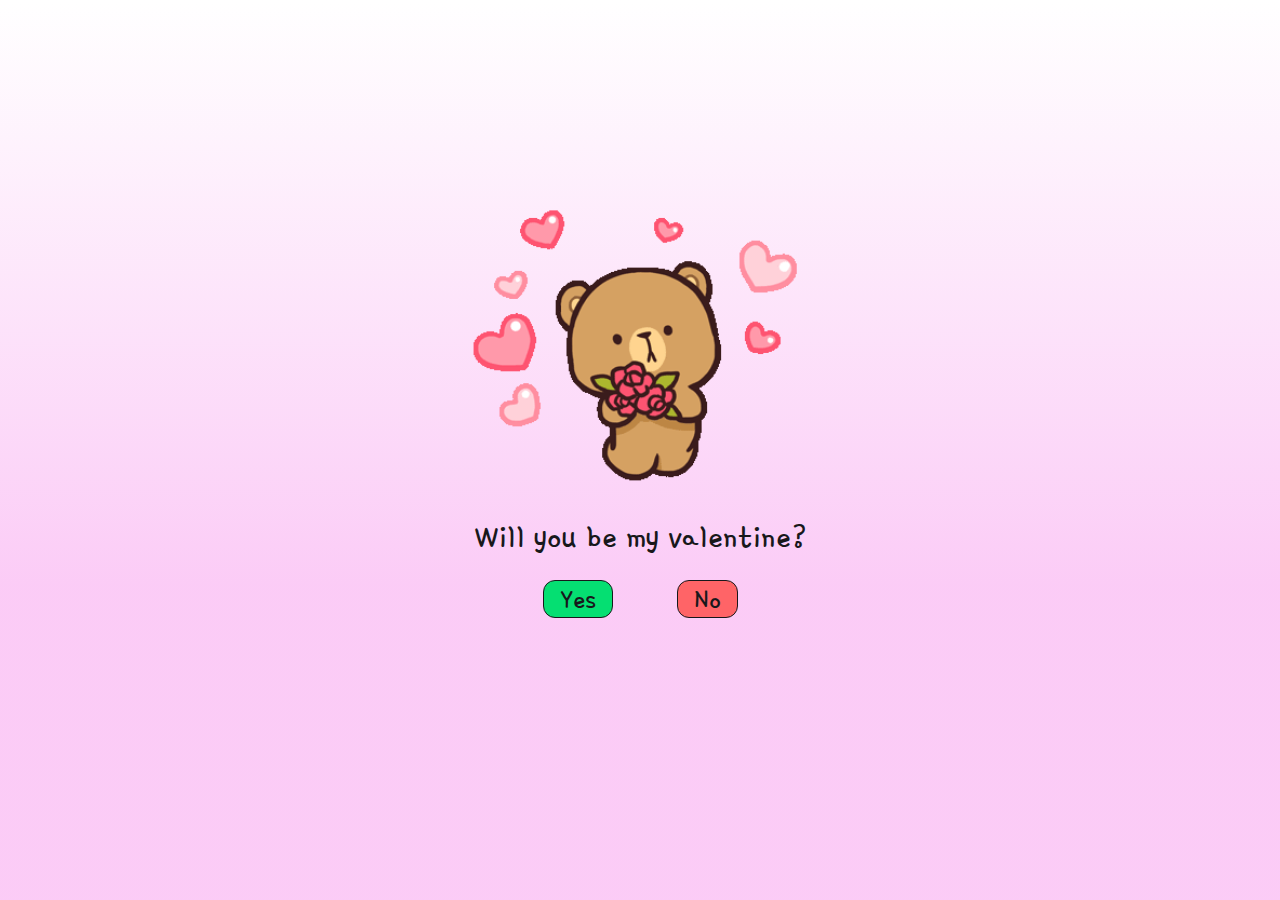
==== index.html @ efdf66db "Add files via upload" ====
<!doctype html>
<html lang="en" data-theme="light">

<head>
  <meta charset="UTF-8" />
  <link rel="icon" type="image/svg+xml" href="./heart.png" /> 
  <meta name="viewport" content="width=device-width, initial-scale=1.0" />
  <title>Will you?</title>
  <style>
    /* Smooth scaling transitions for buttons */
    .big-button,
    .small-button {
      transition: transform 0.3s ease;
    }
  </style>
  <link rel="stylesheet" href="./assets/style-Cu2KKoEu.css">
</head>

<body>
  <div class="flex flex-col h-[90%] justify-center items-center">
    <!-- GIF image element -->
    <div class="flex justify-center items-center">
      <img id="gifImage" class="w-[400px]" src="willyou.gif" alt="Will you gif">
    </div>
    <!-- Text element with an ID for reference -->
    <div class="flex justify-center items-center mt-0 text-4xl">
      <p id="valentineText">Will you be my valentine?</p>
    </div>
    <!-- Button container with initial extra horizontal spacing -->
    <div id="buttonContainer" class="w-full flex text-3xl justify-center items-center space-x-16 mt-6">
      <a href="yay.html" class=""><button id="yesButton" class="yn px-4 bg-green-400 transform scale-100">Yes</button></a>
      <button id="noButton" class="yn px-4 bg-red-400 transform scale-100">No</button>
    </div>
  </div>

  <!-- DaisyUI Modal -->
  <div id="popupModal" class="modal">
    <div class="modal-box">
      <h2 class="text-3xl">No more 'no's hmph : (</h2>
      <div class="modal-action">
        <label for="popupModal" class="btn px-2 text-2xl" id="closeModal">Okay</label>
      </div>
    </div>
  </div>

  <script>
    /******** Button and Modal Control ********/
    const gifImage = document.getElementById('gifImage'); // Reference to the GIF image
    const yesButton = document.getElementById('yesButton');
    const noButton = document.getElementById('noButton');
    const buttonContainer = document.getElementById('buttonContainer');
    const popupModal = document.getElementById('popupModal');
    const closeModalButton = document.getElementById('closeModal');

    let clickCount = 0;
    let noButtonFixed = false; // Flag to check if "No" button has been removed from the flex layout

    // Function to generate a random position for the "No" button that doesn't overlap forbidden elements.
    function getRandomPosition() {
      const margin = 20; // Safe margin from viewport edges
      const viewportWidth = window.innerWidth;
      const viewportHeight = window.innerHeight;
      const buttonWidth = noButton.offsetWidth;
      const buttonHeight = noButton.offsetHeight;

      // Get forbidden rectangles: GIF image, text, and the "Yes" button.
      const imageRect = gifImage.getBoundingClientRect();
      const textRect = document.getElementById('valentineText').getBoundingClientRect();
      const yesButtonRect = yesButton.getBoundingClientRect();

      let randomLeft, randomTop, attempts = 0;
      let candidateRect, valid;

      do {
        randomLeft = margin + Math.floor(Math.random() * (viewportWidth - buttonWidth - 2 * margin + 1));
        randomTop = margin + Math.floor(Math.random() * (viewportHeight - buttonHeight - 2 * margin + 1));
        candidateRect = {
          left: randomLeft,
          right: randomLeft + buttonWidth,
          top: randomTop,
          bottom: randomTop + buttonHeight
        };
        valid = true;
        // Check candidate against each forbidden element.
        const forbiddenRects = [imageRect, textRect, yesButtonRect];
        for (const rect of forbiddenRects) {
          if (
            candidateRect.left < rect.right &&
            candidateRect.right > rect.left &&
            candidateRect.top < rect.bottom &&
            candidateRect.bottom > rect.top
          ) {
            valid = false;
            break;
          }
        }
        attempts++;
      } while (!valid && attempts < 100);

      return { left: randomLeft, top: randomTop };
    }

    noButton.addEventListener('click', function () {
      // On the first click, convert the "No" button to fixed positioning (removing it from the flex container)
      // and remove the extra spacing so that the "Yes" button stays centered.
      if (!noButtonFixed) {
        noButton.style.position = 'fixed';
        noButtonFixed = true;
        buttonContainer.classList.remove('space-x-16');
      }

      // Scale the buttons (up to 4 clicks)
      if (clickCount < 4) {
        clickCount++;
        yesButton.style.transform = `scale(${1 + 0.2 * clickCount})`;
        noButton.style.transform = `scale(${1 - 0.05 * clickCount})`;
      }

      // Set a new random position that doesn't overlap the GIF image, text, or "Yes" button.
      const pos = getRandomPosition();
      noButton.style.left = pos.left + 'px';
      noButton.style.top = pos.top + 'px';

      // After 4 clicks, show the modal and remove the "No" button.
      if (clickCount === 4) {
        popupModal.classList.add('modal-open');
        noButton.remove();

      }
    });

    // Close the modal when "Okay" is clicked.
    closeModalButton.addEventListener('click', function () {
      popupModal.classList.remove('modal-open');
    });
  </script>
</body>

</html>
---- assets/style-Cu2KKoEu.css ----
@import"https://fonts.googleapis.com/css2?family=Gamja+Flower&display=swap";/*! tailwindcss v4.0.6 | MIT License | https://tailwindcss.com */@layer theme{:root,:host{--font-sans:ui-sans-serif,system-ui,sans-serif,"Apple Color Emoji","Segoe UI Emoji","Segoe UI Symbol","Noto Color Emoji";--font-serif:ui-serif,Georgia,Cambria,"Times New Roman",Times,serif;--font-mono:ui-monospace,SFMono-Regular,Menlo,Monaco,Consolas,"Liberation Mono","Courier New",monospace;--color-red-50:oklch(.971 .013 17.38);--color-red-100:oklch(.936 .032 17.717);--color-red-200:oklch(.885 .062 18.334);--color-red-300:oklch(.808 .114 19.571);--color-red-400:oklch(.704 .191 22.216);--color-red-500:oklch(.637 .237 25.331);--color-red-600:oklch(.577 .245 27.325);--color-red-700:oklch(.505 .213 27.518);--color-red-800:oklch(.444 .177 26.899);--color-red-900:oklch(.396 .141 25.723);--color-red-950:oklch(.258 .092 26.042);--color-orange-50:oklch(.98 .016 73.684);--color-orange-100:oklch(.954 .038 75.164);--color-orange-200:oklch(.901 .076 70.697);--color-orange-300:oklch(.837 .128 66.29);--color-orange-400:oklch(.75 .183 55.934);--color-orange-500:oklch(.705 .213 47.604);--color-orange-600:oklch(.646 .222 41.116);--color-orange-700:oklch(.553 .195 38.402);--color-orange-800:oklch(.47 .157 37.304);--color-orange-900:oklch(.408 .123 38.172);--color-orange-950:oklch(.266 .079 36.259);--color-amber-50:oklch(.987 .022 95.277);--color-amber-100:oklch(.962 .059 95.617);--color-amber-200:oklch(.924 .12 95.746);--color-amber-300:oklch(.879 .169 91.605);--color-amber-400:oklch(.828 .189 84.429);--color-amber-500:oklch(.769 .188 70.08);--color-amber-600:oklch(.666 .179 58.318);--color-amber-700:oklch(.555 .163 48.998);--color-amber-800:oklch(.473 .137 46.201);--color-amber-900:oklch(.414 .112 45.904);--color-amber-950:oklch(.279 .077 45.635);--color-yellow-50:oklch(.987 .026 102.212);--color-yellow-100:oklch(.973 .071 103.193);--color-yellow-200:oklch(.945 .129 101.54);--color-yellow-300:oklch(.905 .182 98.111);--color-yellow-400:oklch(.852 .199 91.936);--color-yellow-500:oklch(.795 .184 86.047);--color-yellow-600:oklch(.681 .162 75.834);--color-yellow-700:oklch(.554 .135 66.442);--color-yellow-800:oklch(.476 .114 61.907);--color-yellow-900:oklch(.421 .095 57.708);--color-yellow-950:oklch(.286 .066 53.813);--color-lime-50:oklch(.986 .031 120.757);--color-lime-100:oklch(.967 .067 122.328);--color-lime-200:oklch(.938 .127 124.321);--color-lime-300:oklch(.897 .196 126.665);--color-lime-400:oklch(.841 .238 128.85);--color-lime-500:oklch(.768 .233 130.85);--color-lime-600:oklch(.648 .2 131.684);--color-lime-700:oklch(.532 .157 131.589);--color-lime-800:oklch(.453 .124 130.933);--color-lime-900:oklch(.405 .101 131.063);--color-lime-950:oklch(.274 .072 132.109);--color-green-50:oklch(.982 .018 155.826);--color-green-100:oklch(.962 .044 156.743);--color-green-200:oklch(.925 .084 155.995);--color-green-300:oklch(.871 .15 154.449);--color-green-400:oklch(.792 .209 151.711);--color-green-500:oklch(.723 .219 149.579);--color-green-600:oklch(.627 .194 149.214);--color-green-700:oklch(.527 .154 150.069);--color-green-800:oklch(.448 .119 151.328);--color-green-900:oklch(.393 .095 152.535);--color-green-950:oklch(.266 .065 152.934);--color-emerald-50:oklch(.979 .021 166.113);--color-emerald-100:oklch(.95 .052 163.051);--color-emerald-200:oklch(.905 .093 164.15);--color-emerald-300:oklch(.845 .143 164.978);--color-emerald-400:oklch(.765 .177 163.223);--color-emerald-500:oklch(.696 .17 162.48);--color-emerald-600:oklch(.596 .145 163.225);--color-emerald-700:oklch(.508 .118 165.612);--color-emerald-800:oklch(.432 .095 166.913);--color-emerald-900:oklch(.378 .077 168.94);--color-emerald-950:oklch(.262 .051 172.552);--color-teal-50:oklch(.984 .014 180.72);--color-teal-100:oklch(.953 .051 180.801);--color-teal-200:oklch(.91 .096 180.426);--color-teal-300:oklch(.855 .138 181.071);--color-teal-400:oklch(.777 .152 181.912);--color-teal-500:oklch(.704 .14 182.503);--color-teal-600:oklch(.6 .118 184.704);--color-teal-700:oklch(.511 .096 186.391);--color-teal-800:oklch(.437 .078 188.216);--color-teal-900:oklch(.386 .063 188.416);--color-teal-950:oklch(.277 .046 192.524);--color-cyan-50:oklch(.984 .019 200.873);--color-cyan-100:oklch(.956 .045 203.388);--color-cyan-200:oklch(.917 .08 205.041);--color-cyan-300:oklch(.865 .127 207.078);--color-cyan-400:oklch(.789 .154 211.53);--color-cyan-500:oklch(.715 .143 215.221);--color-cyan-600:oklch(.609 .126 221.723);--color-cyan-700:oklch(.52 .105 223.128);--color-cyan-800:oklch(.45 .085 224.283);--color-cyan-900:oklch(.398 .07 227.392);--color-cyan-950:oklch(.302 .056 229.695);--color-sky-50:oklch(.977 .013 236.62);--color-sky-100:oklch(.951 .026 236.824);--color-sky-200:oklch(.901 .058 230.902);--color-sky-300:oklch(.828 .111 230.318);--color-sky-400:oklch(.746 .16 232.661);--color-sky-500:oklch(.685 .169 237.323);--color-sky-600:oklch(.588 .158 241.966);--color-sky-700:oklch(.5 .134 242.749);--color-sky-800:oklch(.443 .11 240.79);--color-sky-900:oklch(.391 .09 240.876);--color-sky-950:oklch(.293 .066 243.157);--color-blue-50:oklch(.97 .014 254.604);--color-blue-100:oklch(.932 .032 255.585);--color-blue-200:oklch(.882 .059 254.128);--color-blue-300:oklch(.809 .105 251.813);--color-blue-400:oklch(.707 .165 254.624);--color-blue-500:oklch(.623 .214 259.815);--color-blue-600:oklch(.546 .245 262.881);--color-blue-700:oklch(.488 .243 264.376);--color-blue-800:oklch(.424 .199 265.638);--color-blue-900:oklch(.379 .146 265.522);--color-blue-950:oklch(.282 .091 267.935);--color-indigo-50:oklch(.962 .018 272.314);--color-indigo-100:oklch(.93 .034 272.788);--color-indigo-200:oklch(.87 .065 274.039);--color-indigo-300:oklch(.785 .115 274.713);--color-indigo-400:oklch(.673 .182 276.935);--color-indigo-500:oklch(.585 .233 277.117);--color-indigo-600:oklch(.511 .262 276.966);--color-indigo-700:oklch(.457 .24 277.023);--color-indigo-800:oklch(.398 .195 277.366);--color-indigo-900:oklch(.359 .144 278.697);--color-indigo-950:oklch(.257 .09 281.288);--color-violet-50:oklch(.969 .016 293.756);--color-violet-100:oklch(.943 .029 294.588);--color-violet-200:oklch(.894 .057 293.283);--color-violet-300:oklch(.811 .111 293.571);--color-violet-400:oklch(.702 .183 293.541);--color-violet-500:oklch(.606 .25 292.717);--color-violet-600:oklch(.541 .281 293.009);--color-violet-700:oklch(.491 .27 292.581);--color-violet-800:oklch(.432 .232 292.759);--color-violet-900:oklch(.38 .189 293.745);--color-violet-950:oklch(.283 .141 291.089);--color-purple-50:oklch(.977 .014 308.299);--color-purple-100:oklch(.946 .033 307.174);--color-purple-200:oklch(.902 .063 306.703);--color-purple-300:oklch(.827 .119 306.383);--color-purple-400:oklch(.714 .203 305.504);--color-purple-500:oklch(.627 .265 303.9);--color-purple-600:oklch(.558 .288 302.321);--color-purple-700:oklch(.496 .265 301.924);--color-purple-800:oklch(.438 .218 303.724);--color-purple-900:oklch(.381 .176 304.987);--color-purple-950:oklch(.291 .149 302.717);--color-fuchsia-50:oklch(.977 .017 320.058);--color-fuchsia-100:oklch(.952 .037 318.852);--color-fuchsia-200:oklch(.903 .076 319.62);--color-fuchsia-300:oklch(.833 .145 321.434);--color-fuchsia-400:oklch(.74 .238 322.16);--color-fuchsia-500:oklch(.667 .295 322.15);--color-fuchsia-600:oklch(.591 .293 322.896);--color-fuchsia-700:oklch(.518 .253 323.949);--color-fuchsia-800:oklch(.452 .211 324.591);--color-fuchsia-900:oklch(.401 .17 325.612);--color-fuchsia-950:oklch(.293 .136 325.661);--color-pink-50:oklch(.971 .014 343.198);--color-pink-100:oklch(.948 .028 342.258);--color-pink-200:oklch(.899 .061 343.231);--color-pink-300:oklch(.823 .12 346.018);--color-pink-400:oklch(.718 .202 349.761);--color-pink-500:oklch(.656 .241 354.308);--color-pink-600:oklch(.592 .249 .584);--color-pink-700:oklch(.525 .223 3.958);--color-pink-800:oklch(.459 .187 3.815);--color-pink-900:oklch(.408 .153 2.432);--color-pink-950:oklch(.284 .109 3.907);--color-rose-50:oklch(.969 .015 12.422);--color-rose-100:oklch(.941 .03 12.58);--color-rose-200:oklch(.892 .058 10.001);--color-rose-300:oklch(.81 .117 11.638);--color-rose-400:oklch(.712 .194 13.428);--color-rose-500:oklch(.645 .246 16.439);--color-rose-600:oklch(.586 .253 17.585);--color-rose-700:oklch(.514 .222 16.935);--color-rose-800:oklch(.455 .188 13.697);--color-rose-900:oklch(.41 .159 10.272);--color-rose-950:oklch(.271 .105 12.094);--color-slate-50:oklch(.984 .003 247.858);--color-slate-100:oklch(.968 .007 247.896);--color-slate-200:oklch(.929 .013 255.508);--color-slate-300:oklch(.869 .022 252.894);--color-slate-400:oklch(.704 .04 256.788);--color-slate-500:oklch(.554 .046 257.417);--color-slate-600:oklch(.446 .043 257.281);--color-slate-700:oklch(.372 .044 257.287);--color-slate-800:oklch(.279 .041 260.031);--color-slate-900:oklch(.208 .042 265.755);--color-slate-950:oklch(.129 .042 264.695);--color-gray-50:oklch(.985 .002 247.839);--color-gray-100:oklch(.967 .003 264.542);--color-gray-200:oklch(.928 .006 264.531);--color-gray-300:oklch(.872 .01 258.338);--color-gray-400:oklch(.707 .022 261.325);--color-gray-500:oklch(.551 .027 264.364);--color-gray-600:oklch(.446 .03 256.802);--color-gray-700:oklch(.373 .034 259.733);--color-gray-800:oklch(.278 .033 256.848);--color-gray-900:oklch(.21 .034 264.665);--color-gray-950:oklch(.13 .028 261.692);--color-zinc-50:oklch(.985 0 0);--color-zinc-100:oklch(.967 .001 286.375);--color-zinc-200:oklch(.92 .004 286.32);--color-zinc-300:oklch(.871 .006 286.286);--color-zinc-400:oklch(.705 .015 286.067);--color-zinc-500:oklch(.552 .016 285.938);--color-zinc-600:oklch(.442 .017 285.786);--color-zinc-700:oklch(.37 .013 285.805);--color-zinc-800:oklch(.274 .006 286.033);--color-zinc-900:oklch(.21 .006 285.885);--color-zinc-950:oklch(.141 .005 285.823);--color-neutral-50:oklch(.985 0 0);--color-neutral-100:oklch(.97 0 0);--color-neutral-200:oklch(.922 0 0);--color-neutral-300:oklch(.87 0 0);--color-neutral-400:oklch(.708 0 0);--color-neutral-500:oklch(.556 0 0);--color-neutral-600:oklch(.439 0 0);--color-neutral-700:oklch(.371 0 0);--color-neutral-800:oklch(.269 0 0);--color-neutral-900:oklch(.205 0 0);--color-neutral-950:oklch(.145 0 0);--color-stone-50:oklch(.985 .001 106.423);--color-stone-100:oklch(.97 .001 106.424);--color-stone-200:oklch(.923 .003 48.717);--color-stone-300:oklch(.869 .005 56.366);--color-stone-400:oklch(.709 .01 56.259);--color-stone-500:oklch(.553 .013 58.071);--color-stone-600:oklch(.444 .011 73.639);--color-stone-700:oklch(.374 .01 67.558);--color-stone-800:oklch(.268 .007 34.298);--color-stone-900:oklch(.216 .006 56.043);--color-stone-950:oklch(.147 .004 49.25);--color-black:#000;--color-white:#fff;--spacing:.25rem;--breakpoint-sm:40rem;--breakpoint-md:48rem;--breakpoint-lg:64rem;--breakpoint-xl:80rem;--breakpoint-2xl:96rem;--container-3xs:16rem;--container-2xs:18rem;--container-xs:20rem;--container-sm:24rem;--container-md:28rem;--container-lg:32rem;--container-xl:36rem;--container-2xl:42rem;--container-3xl:48rem;--container-4xl:56rem;--container-5xl:64rem;--container-6xl:72rem;--container-7xl:80rem;--text-xs:.75rem;--text-xs--line-height:calc(1/.75);--text-sm:.875rem;--text-sm--line-height:calc(1.25/.875);--text-base:1rem;--text-base--line-height: 1.5 ;--text-lg:1.125rem;--text-lg--line-height:calc(1.75/1.125);--text-xl:1.25rem;--text-xl--line-height:calc(1.75/1.25);--text-2xl:1.5rem;--text-2xl--line-height:calc(2/1.5);--text-3xl:1.875rem;--text-3xl--line-height: 1.2 ;--text-4xl:2.25rem;--text-4xl--line-height:calc(2.5/2.25);--text-5xl:3rem;--text-5xl--line-height:1;--text-6xl:3.75rem;--text-6xl--line-height:1;--text-7xl:4.5rem;--text-7xl--line-height:1;--text-8xl:6rem;--text-8xl--line-height:1;--text-9xl:8rem;--text-9xl--line-height:1;--font-weight-thin:100;--font-weight-extralight:200;--font-weight-light:300;--font-weight-normal:400;--font-weight-medium:500;--font-weight-semibold:600;--font-weight-bold:700;--font-weight-extrabold:800;--font-weight-black:900;--tracking-tighter:-.05em;--tracking-tight:-.025em;--tracking-normal:0em;--tracking-wide:.025em;--tracking-wider:.05em;--tracking-widest:.1em;--leading-tight:1.25;--leading-snug:1.375;--leading-normal:1.5;--leading-relaxed:1.625;--leading-loose:2;--radius-xs:.125rem;--radius-sm:.25rem;--radius-md:.375rem;--radius-lg:.5rem;--radius-xl:.75rem;--radius-2xl:1rem;--radius-3xl:1.5rem;--radius-4xl:2rem;--shadow-2xs:0 1px #0000000d;--shadow-xs:0 1px 2px 0 #0000000d;--shadow-sm:0 1px 3px 0 #0000001a,0 1px 2px -1px #0000001a;--shadow-md:0 4px 6px -1px #0000001a,0 2px 4px -2px #0000001a;--shadow-lg:0 10px 15px -3px #0000001a,0 4px 6px -4px #0000001a;--shadow-xl:0 20px 25px -5px #0000001a,0 8px 10px -6px #0000001a;--shadow-2xl:0 25px 50px -12px #00000040;--inset-shadow-2xs:inset 0 1px #0000000d;--inset-shadow-xs:inset 0 1px 1px #0000000d;--inset-shadow-sm:inset 0 2px 4px #0000000d;--drop-shadow-xs:0 1px 1px #0000000d;--drop-shadow-sm:0 1px 2px #00000026;--drop-shadow-md:0 3px 3px #0000001f;--drop-shadow-lg:0 4px 4px #00000026;--drop-shadow-xl:0 9px 7px #0000001a;--drop-shadow-2xl:0 25px 25px #00000026;--ease-in:cubic-bezier(.4,0,1,1);--ease-out:cubic-bezier(0,0,.2,1);--ease-in-out:cubic-bezier(.4,0,.2,1);--animate-spin:spin 1s linear infinite;--animate-ping:ping 1s cubic-bezier(0,0,.2,1)infinite;--animate-pulse:pulse 2s cubic-bezier(.4,0,.6,1)infinite;--animate-bounce:bounce 1s infinite;--blur-xs:4px;--blur-sm:8px;--blur-md:12px;--blur-lg:16px;--blur-xl:24px;--blur-2xl:40px;--blur-3xl:64px;--perspective-dramatic:100px;--perspective-near:300px;--perspective-normal:500px;--perspective-midrange:800px;--perspective-distant:1200px;--aspect-video:16/9;--default-transition-duration:.15s;--default-transition-timing-function:cubic-bezier(.4,0,.2,1);--default-font-family:var(--font-sans);--default-font-feature-settings:var(--font-sans--font-feature-settings);--default-font-variation-settings:var(--font-sans--font-variation-settings);--default-mono-font-family:var(--font-mono);--default-mono-font-feature-settings:var(--font-mono--font-feature-settings);--default-mono-font-variation-settings:var(--font-mono--font-variation-settings)}}@layer base{*,:after,:before,::backdrop{box-sizing:border-box;border:0 solid;margin:0;padding:0}html,:host{-webkit-text-size-adjust:100%;-moz-tab-size:4;tab-size:4;line-height:1.5;font-family:var(--default-font-family,ui-sans-serif,system-ui,sans-serif,"Apple Color Emoji","Segoe UI Emoji","Segoe UI Symbol","Noto Color Emoji");font-feature-settings:var(--default-font-feature-settings,normal);font-variation-settings:var(--default-font-variation-settings,normal);-webkit-tap-highlight-color:transparent}abbr:where([title]){-webkit-text-decoration:underline dotted;text-decoration:underline dotted}a{color:inherit;-webkit-text-decoration:inherit;text-decoration:inherit}b,strong{font-weight:bolder}code,kbd,samp,pre{font-family:var(--default-mono-font-family,ui-monospace,SFMono-Regular,Menlo,Monaco,Consolas,"Liberation Mono","Courier New",monospace);font-feature-settings:var(--default-mono-font-feature-settings,normal);font-variation-settings:var(--default-mono-font-variation-settings,normal);font-size:1em}small{font-size:80%}sub,sup{vertical-align:baseline;font-size:75%;line-height:0;position:relative}sub{bottom:-.25em}sup{top:-.5em}progress{vertical-align:baseline}summary{display:list-item}ol,ul,menu{list-style:none}img,svg,video,canvas,audio,iframe,embed,object{vertical-align:middle;display:block}button,input,select,optgroup,textarea{font:inherit;font-feature-settings:inherit;font-variation-settings:inherit;letter-spacing:inherit;color:inherit;opacity:1;background-color:#0000;border-radius:0}::file-selector-button{font:inherit;font-feature-settings:inherit;font-variation-settings:inherit;letter-spacing:inherit;color:inherit;opacity:1;background-color:#0000;border-radius:0}:where(select:is([multiple],[size])) optgroup{font-weight:bolder}:where(select:is([multiple],[size])) optgroup option{padding-inline-start:20px}::file-selector-button{margin-inline-end:4px}::-webkit-search-decoration{-webkit-appearance:none}::-webkit-date-and-time-value{min-height:1lh;text-align:inherit}::-webkit-datetime-edit{display:inline-flex}::-webkit-datetime-edit-fields-wrapper{padding:0}::-webkit-datetime-edit{padding-block:0}::-webkit-datetime-edit-year-field{padding-block:0}::-webkit-datetime-edit-month-field{padding-block:0}::-webkit-datetime-edit-day-field{padding-block:0}::-webkit-datetime-edit-hour-field{padding-block:0}::-webkit-datetime-edit-minute-field{padding-block:0}::-webkit-datetime-edit-second-field{padding-block:0}::-webkit-datetime-edit-millisecond-field{padding-block:0}::-webkit-datetime-edit-meridiem-field{padding-block:0}::-webkit-inner-spin-button{height:auto}::-webkit-outer-spin-button{height:auto}[hidden]:where(:not([hidden=until-found])){display:none!important}@media (prefers-color-scheme:dark){:root{color-scheme:dark;--color-base-100:oklch(25.33% .016 252.42);--color-base-200:oklch(23.26% .014 253.1);--color-base-300:oklch(21.15% .012 254.09);--color-base-content:oklch(97.807% .029 256.847);--color-primary:oklch(58% .233 277.117);--color-primary-content:oklch(96% .018 272.314);--color-secondary:oklch(65% .241 354.308);--color-secondary-content:oklch(94% .028 342.258);--color-accent:oklch(77% .152 181.912);--color-accent-content:oklch(38% .063 188.416);--color-neutral:oklch(14% .005 285.823);--color-neutral-content:oklch(92% .004 286.32);--color-info:oklch(74% .16 232.661);--color-info-content:oklch(29% .066 243.157);--color-success:oklch(76% .177 163.223);--color-success-content:oklch(37% .077 168.94);--color-warning:oklch(82% .189 84.429);--color-warning-content:oklch(41% .112 45.904);--color-error:oklch(71% .194 13.428);--color-error-content:oklch(27% .105 12.094);--radius-selector:.5rem;--radius-field:.25rem;--radius-box:.5rem;--size-selector:.25rem;--size-field:.25rem;--border:1px;--depth:1;--noise:0}}:root:has(input.theme-controller[value=light]:checked),[data-theme=light]{color-scheme:light;--color-base-100:oklch(100% 0 0);--color-base-200:oklch(98% 0 0);--color-base-300:oklch(95% 0 0);--color-base-content:oklch(21% .006 285.885);--color-primary:oklch(45% .24 277.023);--color-primary-content:oklch(93% .034 272.788);--color-secondary:oklch(65% .241 354.308);--color-secondary-content:oklch(94% .028 342.258);--color-accent:oklch(77% .152 181.912);--color-accent-content:oklch(38% .063 188.416);--color-neutral:oklch(14% .005 285.823);--color-neutral-content:oklch(92% .004 286.32);--color-info:oklch(74% .16 232.661);--color-info-content:oklch(29% .066 243.157);--color-success:oklch(76% .177 163.223);--color-success-content:oklch(37% .077 168.94);--color-warning:oklch(82% .189 84.429);--color-warning-content:oklch(41% .112 45.904);--color-error:oklch(71% .194 13.428);--color-error-content:oklch(27% .105 12.094);--radius-selector:.5rem;--radius-field:.25rem;--radius-box:.5rem;--size-selector:.25rem;--size-field:.25rem;--border:1px;--depth:1;--noise:0}:root:has(input.theme-controller[value=dark]:checked),[data-theme=dark]{color-scheme:dark;--color-base-100:oklch(25.33% .016 252.42);--color-base-200:oklch(23.26% .014 253.1);--color-base-300:oklch(21.15% .012 254.09);--color-base-content:oklch(97.807% .029 256.847);--color-primary:oklch(58% .233 277.117);--color-primary-content:oklch(96% .018 272.314);--color-secondary:oklch(65% .241 354.308);--color-secondary-content:oklch(94% .028 342.258);--color-accent:oklch(77% .152 181.912);--color-accent-content:oklch(38% .063 188.416);--color-neutral:oklch(14% .005 285.823);--color-neutral-content:oklch(92% .004 286.32);--color-info:oklch(74% .16 232.661);--color-info-content:oklch(29% .066 243.157);--color-success:oklch(76% .177 163.223);--color-success-content:oklch(37% .077 168.94);--color-warning:oklch(82% .189 84.429);--color-warning-content:oklch(41% .112 45.904);--color-error:oklch(71% .194 13.428);--color-error-content:oklch(27% .105 12.094);--radius-selector:.5rem;--radius-field:.25rem;--radius-box:.5rem;--size-selector:.25rem;--size-field:.25rem;--border:1px;--depth:1;--noise:0}:where(:root),:root:has(input.theme-controller[value=light]:checked),[data-theme=light]{color-scheme:light;--color-base-100:oklch(100% 0 0);--color-base-200:oklch(98% 0 0);--color-base-300:oklch(95% 0 0);--color-base-content:oklch(21% .006 285.885);--color-primary:oklch(45% .24 277.023);--color-primary-content:oklch(93% .034 272.788);--color-secondary:oklch(65% .241 354.308);--color-secondary-content:oklch(94% .028 342.258);--color-accent:oklch(77% .152 181.912);--color-accent-content:oklch(38% .063 188.416);--color-neutral:oklch(14% .005 285.823);--color-neutral-content:oklch(92% .004 286.32);--color-info:oklch(74% .16 232.661);--color-info-content:oklch(29% .066 243.157);--color-success:oklch(76% .177 163.223);--color-success-content:oklch(37% .077 168.94);--color-warning:oklch(82% .189 84.429);--color-warning-content:oklch(41% .112 45.904);--color-error:oklch(71% .194 13.428);--color-error-content:oklch(27% .105 12.094);--radius-selector:.5rem;--radius-field:.25rem;--radius-box:.5rem;--size-selector:.25rem;--size-field:.25rem;--border:1px;--depth:1;--noise:0}:root{--fx-noise:url("data:image/svg+xml,%3Csvg xmlns='http://www.w3.org/2000/svg'%3E%3Cfilter id='a'%3E%3CfeTurbulence type='fractalNoise' baseFrequency='1.34' numOctaves='4' stitchTiles='stitch'%3E%3C/feTurbulence%3E%3C/filter%3E%3Crect width='100%25' height='100%25' filter='url(%23a)' opacity='0.2'%3E%3C/rect%3E%3C/svg%3E")}.chat{--mask-chat:url("data:image/svg+xml,%3csvg width='13' height='13' xmlns='http://www.w3.org/2000/svg'%3e%3cpath fill='black' d='M0 11.5004C0 13.0004 2 13.0004 2 13.0004H12H13V0.00036329L12.5 0C12.5 0 11.977 2.09572 11.8581 2.50033C11.6075 3.35237 10.9149 4.22374 9 5.50036C6 7.50036 0 10.0004 0 11.5004Z'/%3e%3c/svg%3e")}.tooltip{--mask-tooltip:url("data:image/svg+xml,%3Csvg width='10' height='4' viewBox='0 0 8 4' fill='none' xmlns='http://www.w3.org/2000/svg'%3E%3Cpath d='M0.500009 1C3.5 1 3.00001 4 5.00001 4C7 4 6.5 1 9.5 1C10 1 10 0.499897 10 0H0C-1.99338e-08 0.5 0 1 0.500009 1Z' fill='black'/%3E%3C/svg%3E%0A")}:root,[data-theme]{background-color:var(--0root-bg,var(--color-base-100));color:var(--color-base-content)}*,:after,::backdrop,:before{box-sizing:border-box;border:0 solid;margin:0;padding:0}::file-selector-button{box-sizing:border-box;border:0 solid;margin:0;padding:0}:host,html{line-height:1.5;font-family:var(--default-font-family,ui-sans-serif,system-ui,sans-serif,"Apple Color Emoji","Segoe UI Emoji","Segoe UI Symbol","Noto Color Emoji");webkit-tap-highlight-color:#0000}body{line-height:inherit}hr{height:0;color:inherit;border-top-width:1px}h1,h2,h3,h4,h5,h6{font-size:inherit;font-weight:inherit}a{color:inherit;webkit-text-decoration:inherit;-webkit-text-decoration:inherit;text-decoration:inherit}table{text-indent:0;border-color:inherit;border-collapse:collapse}button,input,optgroup,select,textarea{font:inherit;font-feature-settings:inherit;font-variation-settings:inherit;letter-spacing:inherit;color:inherit;background:0 0}::file-selector-button{font:inherit;font-feature-settings:inherit;font-variation-settings:inherit;letter-spacing:inherit;color:inherit;background:0 0}input:where(:not([type=button],[type=reset],[type=submit])),select,textarea{border-width:1px}button,input:where([type=button],[type=reset],[type=submit]){-webkit-appearance:button;-moz-appearance:button;appearance:button}::file-selector-button{-webkit-appearance:button;-moz-appearance:button;appearance:button}:-moz-focusring{outline:auto}:-moz-ui-invalid{box-shadow:none}::-webkit-search-decoration{webkit-appearance:none}menu,ol,ul{list-style:none}textarea{resize:vertical}::placeholder{opacity:1;color:color-mix(in oklch,currentColor 50%,#0000)}audio,canvas,embed,iframe,img,object,svg,video{vertical-align:middle;display:block}img,video{max-width:100%;height:auto}:where(:root:has(.modal-open,.modal[open],.modal:target,.modal-toggle:checked,.drawer:not(.drawer-open)>.drawer-toggle:checked)){scrollbar-gutter:stable;background-image:linear-gradient(var(--color-base-100),var(--color-base-100));--root-bg:color-mix(in srgb,var(--color-base-100),oklch(0% 0 0) 40%)}@property --radialprogress{syntax: "<percentage>"; inherits: true; initial-value: 0%;}:root:has(.modal-open,.modal[open],.modal:target,.modal-toggle:checked,.drawer:not([class*=drawer-open])>.drawer-toggle:checked){overflow:hidden}:root{scrollbar-color:color-mix(in oklch,currentColor 35%,#0000)#0000}}@layer components;@layer utilities{.btn{cursor:pointer;text-align:center;vertical-align:middle;outline-offset:2px;webkit-user-select:none;-webkit-user-select:none;user-select:none;padding-inline:var(--0btn-p);color:var(--0btn-fg);height:var(--0size);outline-color:var(--0btn-color,var(--color-base-content));background-color:var(--0btn-bg);background-size:auto,calc(var(--noise)*100%);background-image:none,var(--0btn-noise);border-width:var(--border);border-style:solid;border-color:var(--0btn-border);text-shadow:0 .5px oklch(100% 0 0/calc(var(--depth)*.15));box-shadow:0 .5px 0 .5px oklch(100% 0 0/calc(var(--depth)*6%)) inset,var(--0btn-shadow);--size:calc(var(--size-field,.25rem)*10);--btn-bg:var(--0btn-color,var(--color-base-200));--btn-fg:var(--color-base-content);--btn-p:1rem;--btn-border:color-mix(in oklab,var(--0btn-bg),#000 calc(var(--depth)*5%));--btn-shadow:0 3px 2px -2px color-mix(in oklab,var(--0btn-bg)calc(var(--depth)*30%),#0000),0 4px 3px -2px color-mix(in oklab,var(--0btn-bg)calc(var(--depth)*30%),#0000);--btn-noise:var(--0fx-noise);border-start-start-radius:var(--0join-ss,var(--radius-field));border-start-end-radius:var(--0join-se,var(--radius-field));border-end-end-radius:var(--0join-ee,var(--radius-field));border-end-start-radius:var(--0join-es,var(--radius-field));flex-wrap:nowrap;flex-shrink:0;justify-content:center;align-items:center;gap:.375rem;font-size:.875rem;font-weight:600;text-decoration-line:none;transition-property:color,background-color,border-color,box-shadow;transition-duration:.2s;transition-timing-function:cubic-bezier(0,0,.2,1);display:inline-flex}.btn:hover{--btn-bg:color-mix(in oklab,var(--0btn-color,var(--color-base-200)),#000 7%)}.btn.btn-active{--btn-bg:color-mix(in oklab,var(--0btn-color,var(--color-base-200)),#000 7%);--btn-shadow:0 0 0 0 oklch(0% 0 0/0),0 0 0 0 oklch(0% 0 0/0);isolation:isolate}.btn:focus-visible{outline-width:2px;outline-style:solid}.btn:active:not(.btn-active){--btn-bg:color-mix(in oklab,var(--0btn-color,var(--color-base-200)),#000 5%);--btn-border:color-mix(in oklab,var(--0btn-color,var(--color-base-200)),#000 7%);--btn-shadow:0 0 0 0 oklch(0% 0 0/0),0 0 0 0 oklch(0% 0 0/0);translate:0 .5px}.btn:is(:disabled,[disabled],.btn-disabled){pointer-events:none;--btn-border:#0000;--btn-noise:none;--btn-fg:color-mix(in oklch,var(--color-base-content)20%,#0000)}.btn:is(:disabled,[disabled],.btn-disabled):not(.btn-link,.btn-ghost){background-color:color-mix(in oklab,var(--color-base-content)10%,transparent);box-shadow:none}.btn:is(:disabled,[disabled],.btn-disabled):hover{pointer-events:none;background-color:color-mix(in oklab,var(--color-neutral)20%,transparent);--btn-border:#0000;--btn-fg:color-mix(in oklch,var(--color-base-content)20%,#0000)}.btn:is(input[type=checkbox],input[type=radio]){-webkit-appearance:none;-moz-appearance:none;appearance:none}.btn:is(input[type=checkbox],input[type=radio]):after{content:attr(aria-label)}.btn:is(input[type=checkbox],input[type=radio]):checked{--btn-color:var(--color-primary);--btn-bg:var(--color-primary);--btn-fg:var(--color-primary-content);--btn-border:var(--color-primary)}.btn:is(input[type=checkbox],input[type=radio]):checked:focus-visible{outline-color:var(--color-primary)}.btn:is(input[type=checkbox],input[type=radio]):checked:hover{--btn-bg:color-mix(in oklab,var(--color-primary)90%,#000);--btn-border:color-mix(in oklab,var(--color-primary)90%,#000)}.modal{pointer-events:none;visibility:hidden;width:100%;max-width:none;height:100%;max-height:none;color:inherit;transition:transform .3s ease-out,visibility 0s allow-discrete,opacity .1s ease-out;overscroll-behavior:contain;z-index:999;background-color:#0000;place-items:center;margin:0;padding:0;display:grid;position:fixed;top:0;right:0;bottom:0;left:0;overflow:hidden}.modal:not(dialog:not(.modal-open)),.modal::backdrop{opacity:1;transition:display .3s ease-out allow-discrete,opacity .3s ease-out,visibility .3s ease-out allow-discrete;background-color:#0006}@starting-style{.modal:not(dialog:not(.modal-open)){visibility:hidden}}@starting-style{.modal:not(dialog:not(.modal-open)){opacity:0}}.modal.modal-open,.modal[open],.modal:target{pointer-events:auto;visibility:visible;opacity:1}@starting-style{:is(.modal.modal-open,.modal[open],.modal:target){visibility:hidden}}@starting-style{:is(.modal.modal-open,.modal[open],.modal:target){opacity:0}}:is(.modal.modal-open,.modal[open],.modal:target) .modal-box{opacity:1;translate:0;scale:1}.absolute{position:absolute}.fixed{position:fixed}.top-5{top:calc(var(--spacing)*5)}.right-5{right:calc(var(--spacing)*5)}.bottom-5{bottom:calc(var(--spacing)*5)}.left-5{left:calc(var(--spacing)*5)}.modal-box{border-top-left-radius:var(--modal-tl,var(--radius-box));border-top-right-radius:var(--modal-tr,var(--radius-box));border-bottom-left-radius:var(--modal-bl,var(--radius-box));border-bottom-right-radius:var(--modal-br,var(--radius-box));background-color:var(--color-base-100);border-top-left-radius:var(--0modal-tl,var(--radius-box));border-top-right-radius:var(--0modal-tr,var(--radius-box));border-bottom-left-radius:var(--0modal-bl,var(--radius-box));border-bottom-right-radius:var(--0modal-br,var(--radius-box));opacity:0;overscroll-behavior:contain;grid-row-start:1;grid-column-start:1;width:91.6667%;max-width:32rem;max-height:100vh;padding:1.5rem;transition:translate .3s ease-out,scale .3s ease-out,opacity .2s ease-out 50ms,box-shadow .3s ease-out;overflow-y:auto;scale:95%;box-shadow:0 25px 50px -12px #00000040}.container{width:100%}@media (width>=40rem){.container{max-width:40rem}}@media (width>=48rem){.container{max-width:48rem}}@media (width>=64rem){.container{max-width:64rem}}@media (width>=80rem){.container{max-width:80rem}}@media (width>=96rem){.container{max-width:96rem}}.modal-action{justify-content:flex-end;gap:.5rem;margin-top:1.5rem;display:flex}.mt-0{margin-top:calc(var(--spacing)*0)}.mt-6{margin-top:calc(var(--spacing)*6)}.label{white-space:nowrap;color:color-mix(in oklab,currentColor 60%,transparent);align-items:center;gap:.375rem;display:inline-flex}.label:has(input){cursor:pointer}.flex{display:flex}.h-\[90\%\]{height:90%}.w-\[250px\]{width:250px}.w-\[350px\]{width:350px}.w-\[400px\]{width:400px}.w-full{width:100%}.scale-100{--tw-scale-x:100%;--tw-scale-y:100%;--tw-scale-z:100%;scale:var(--tw-scale-x)var(--tw-scale-y)}.transform{transform:var(--tw-rotate-x)var(--tw-rotate-y)var(--tw-rotate-z)var(--tw-skew-x)var(--tw-skew-y)}.link{cursor:pointer;text-decoration-line:underline}.link:focus{outline-style:none}@media (forced-colors:active){.link:focus{outline-offset:2px;outline:2px solid #0000}}.link:focus-visible{outline-offset:2px;outline:2px solid}.flex-col{flex-direction:column}.items-center{align-items:center}.justify-center{justify-content:center}:where(.space-x-16>:not(:last-child)){--tw-space-x-reverse:0;margin-inline-start:calc(calc(var(--spacing)*16)*var(--tw-space-x-reverse));margin-inline-end:calc(calc(var(--spacing)*16)*calc(1 - var(--tw-space-x-reverse)))}.bg-green-400{background-color:var(--color-green-400)}.bg-red-400{background-color:var(--color-red-400)}.px-2{padding-inline:calc(var(--spacing)*2)}.px-4{padding-inline:calc(var(--spacing)*4)}.text-2xl{font-size:var(--text-2xl);line-height:var(--tw-leading,var(--text-2xl--line-height))}.text-3xl{font-size:var(--text-3xl);line-height:var(--tw-leading,var(--text-3xl--line-height))}.text-4xl{font-size:var(--text-4xl);line-height:var(--tw-leading,var(--text-4xl--line-height))}.text-5xl{font-size:var(--text-5xl);line-height:var(--tw-leading,var(--text-5xl--line-height))}.transition{transition-property:color,background-color,border-color,outline-color,text-decoration-color,fill,stroke,--tw-gradient-from,--tw-gradient-via,--tw-gradient-to,opacity,box-shadow,transform,translate,scale,rotate,filter,-webkit-backdrop-filter,backdrop-filter;transition-timing-function:var(--tw-ease,var(--default-transition-timing-function));transition-duration:var(--tw-duration,var(--default-transition-duration))}}:root{background:linear-gradient(#ffffffc1,#f688eb6e 65%);font-family:Gamja Flower,serif;font-style:normal;font-weight:400}body{height:100vh}.yn{border-style:solid;border-width:1px;border-radius:12px}@keyframes dropdown{0%{opacity:0}}@keyframes rating{0%,40%{filter:brightness(1.05)contrast(1.05);scale:1.1}}@keyframes radio{0%{padding:5px}50%{padding:3px}}@keyframes progress{50%{background-position-x:-115%}}@keyframes skeleton{0%{background-position:150%}to{background-position:-50%}}@keyframes toast{0%{opacity:0;scale:.9}to{opacity:1;scale:1}}@keyframes spin{to{transform:rotate(360deg)}}@keyframes ping{75%,to{opacity:0;transform:scale(2)}}@keyframes pulse{50%{opacity:.5}}@keyframes bounce{0%,to{animation-timing-function:cubic-bezier(.8,0,1,1);transform:translateY(-25%)}50%{animation-timing-function:cubic-bezier(0,0,.2,1);transform:none}}@property --tw-scale-x{syntax:"*";inherits:false;initial-value:1}@property --tw-scale-y{syntax:"*";inherits:false;initial-value:1}@property --tw-scale-z{syntax:"*";inherits:false;initial-value:1}@property --tw-rotate-x{syntax:"*";inherits:false;initial-value:rotateX(0)}@property --tw-rotate-y{syntax:"*";inherits:false;initial-value:rotateY(0)}@property --tw-rotate-z{syntax:"*";inherits:false;initial-value:rotateZ(0)}@property --tw-skew-x{syntax:"*";inherits:false;initial-value:skewX(0)}@property --tw-skew-y{syntax:"*";inherits:false;initial-value:skewY(0)}@property --tw-space-x-reverse{syntax:"*";inherits:false;initial-value:0}
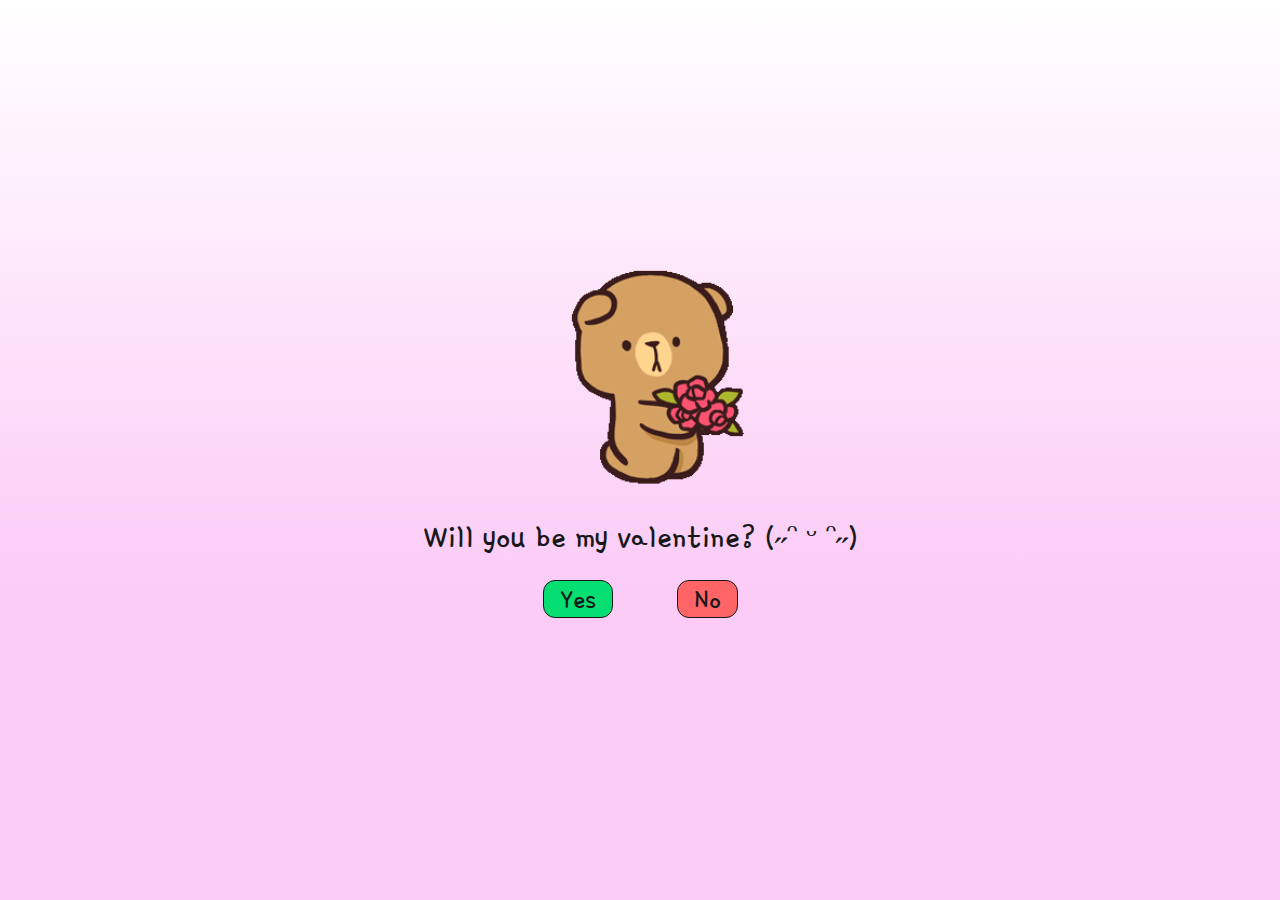
==== commit 8a800da8: "add emoticons" ====
--- a/index.html
+++ b/index.html
@@ -24,7 +24,7 @@
     </div>
     <!-- Text element with an ID for reference -->
     <div class="flex justify-center items-center mt-0 text-4xl">
-      <p id="valentineText">Will you be my valentine?</p>
+      <p id="valentineText">Will you be my valentine? (˶ᵔ ᵕ ᵔ˶)</p>
     </div>
     <!-- Button container with initial extra horizontal spacing -->
     <div id="buttonContainer" class="w-full flex text-3xl justify-center items-center space-x-16 mt-6">
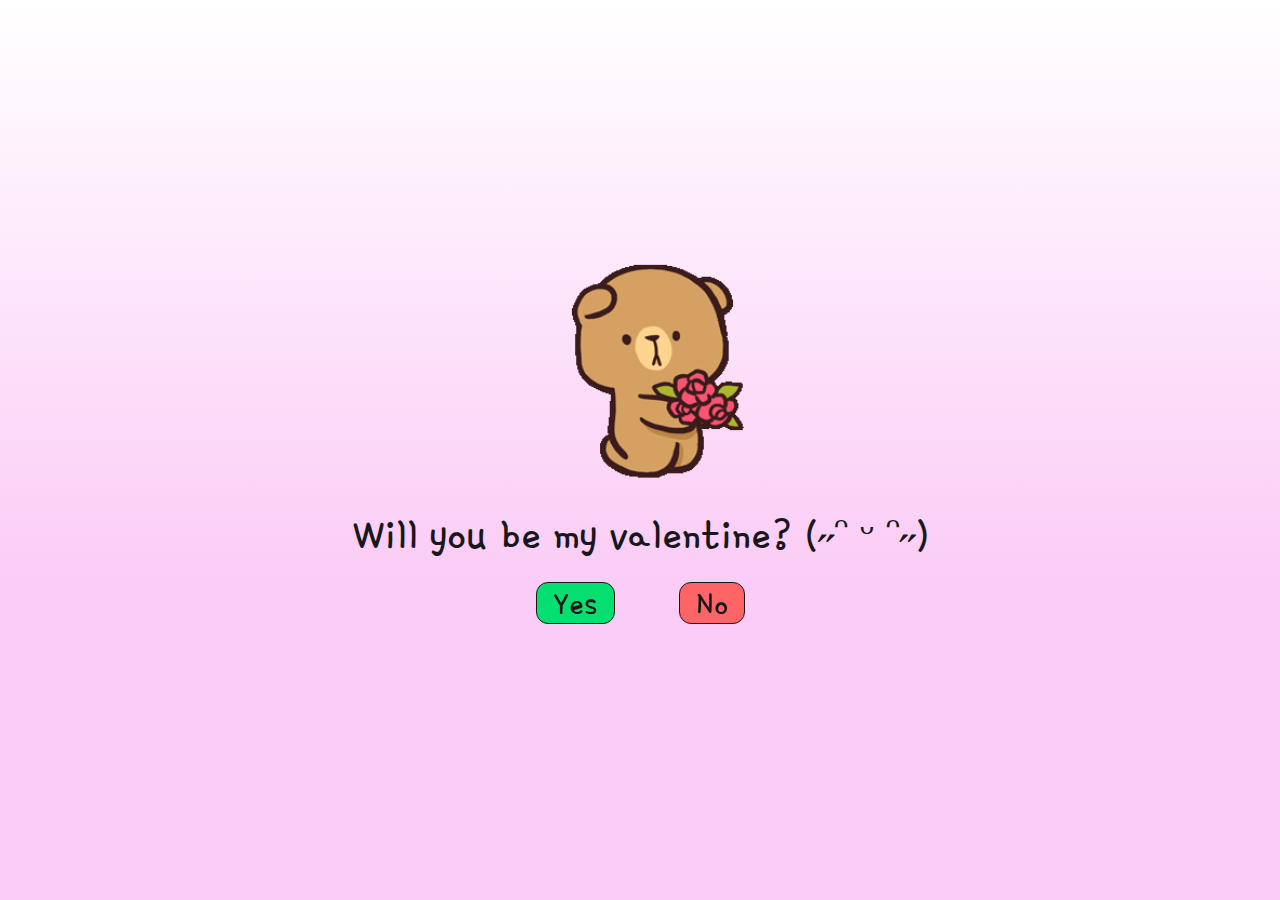
==== commit 8c7b885d: "Made mobile responsive." ====
--- a/index.html
+++ b/index.html
@@ -3,7 +3,7 @@
 
 <head>
   <meta charset="UTF-8" />
-  <link rel="icon" type="image/svg+xml" href="./heart.png" /> 
+  <link rel="icon" type="image/svg+xml" href="./heart.png" />  
   <meta name="viewport" content="width=device-width, initial-scale=1.0" />
   <title>Will you?</title>
   <style>
@@ -13,7 +13,7 @@
       transition: transform 0.3s ease;
     }
   </style>
-  <link rel="stylesheet" href="./assets/style-Cu2KKoEu.css">
+  <link rel="stylesheet" href="./assets/style-ZW7BhkGF.css">
 </head>
 
 <body>
@@ -23,11 +23,11 @@
       <img id="gifImage" class="w-[400px]" src="willyou.gif" alt="Will you gif">
     </div>
     <!-- Text element with an ID for reference -->
-    <div class="flex justify-center items-center mt-0 text-4xl">
+    <div class="flex justify-center items-center mt-0 text-3xl md:text-5xl">
       <p id="valentineText">Will you be my valentine? (˶ᵔ ᵕ ᵔ˶)</p>
     </div>
     <!-- Button container with initial extra horizontal spacing -->
-    <div id="buttonContainer" class="w-full flex text-3xl justify-center items-center space-x-16 mt-6">
+    <div id="buttonContainer" class="w-full flex text-3xl md:text-4xl justify-center items-center space-x-16 mt-6">
       <a href="yay.html" class=""><button id="yesButton" class="yn px-4 bg-green-400 transform scale-100">Yes</button></a>
       <button id="noButton" class="yn px-4 bg-red-400 transform scale-100">No</button>
     </div>
--- a/assets/style-ZW7BhkGF.css
+++ b/assets/style-ZW7BhkGF.css
@@ -0,0 +1 @@
+@import"https://fonts.googleapis.com/css2?family=Gamja+Flower&display=swap";/*! tailwindcss v4.0.6 | MIT License | https://tailwindcss.com */@layer theme{:root,:host{--font-sans:ui-sans-serif,system-ui,sans-serif,"Apple Color Emoji","Segoe UI Emoji","Segoe UI Symbol","Noto Color Emoji";--font-serif:ui-serif,Georgia,Cambria,"Times New Roman",Times,serif;--font-mono:ui-monospace,SFMono-Regular,Menlo,Monaco,Consolas,"Liberation Mono","Courier New",monospace;--color-red-50:oklch(.971 .013 17.38);--color-red-100:oklch(.936 .032 17.717);--color-red-200:oklch(.885 .062 18.334);--color-red-300:oklch(.808 .114 19.571);--color-red-400:oklch(.704 .191 22.216);--color-red-500:oklch(.637 .237 25.331);--color-red-600:oklch(.577 .245 27.325);--color-red-700:oklch(.505 .213 27.518);--color-red-800:oklch(.444 .177 26.899);--color-red-900:oklch(.396 .141 25.723);--color-red-950:oklch(.258 .092 26.042);--color-orange-50:oklch(.98 .016 73.684);--color-orange-100:oklch(.954 .038 75.164);--color-orange-200:oklch(.901 .076 70.697);--color-orange-300:oklch(.837 .128 66.29);--color-orange-400:oklch(.75 .183 55.934);--color-orange-500:oklch(.705 .213 47.604);--color-orange-600:oklch(.646 .222 41.116);--color-orange-700:oklch(.553 .195 38.402);--color-orange-800:oklch(.47 .157 37.304);--color-orange-900:oklch(.408 .123 38.172);--color-orange-950:oklch(.266 .079 36.259);--color-amber-50:oklch(.987 .022 95.277);--color-amber-100:oklch(.962 .059 95.617);--color-amber-200:oklch(.924 .12 95.746);--color-amber-300:oklch(.879 .169 91.605);--color-amber-400:oklch(.828 .189 84.429);--color-amber-500:oklch(.769 .188 70.08);--color-amber-600:oklch(.666 .179 58.318);--color-amber-700:oklch(.555 .163 48.998);--color-amber-800:oklch(.473 .137 46.201);--color-amber-900:oklch(.414 .112 45.904);--color-amber-950:oklch(.279 .077 45.635);--color-yellow-50:oklch(.987 .026 102.212);--color-yellow-100:oklch(.973 .071 103.193);--color-yellow-200:oklch(.945 .129 101.54);--color-yellow-300:oklch(.905 .182 98.111);--color-yellow-400:oklch(.852 .199 91.936);--color-yellow-500:oklch(.795 .184 86.047);--color-yellow-600:oklch(.681 .162 75.834);--color-yellow-700:oklch(.554 .135 66.442);--color-yellow-800:oklch(.476 .114 61.907);--color-yellow-900:oklch(.421 .095 57.708);--color-yellow-950:oklch(.286 .066 53.813);--color-lime-50:oklch(.986 .031 120.757);--color-lime-100:oklch(.967 .067 122.328);--color-lime-200:oklch(.938 .127 124.321);--color-lime-300:oklch(.897 .196 126.665);--color-lime-400:oklch(.841 .238 128.85);--color-lime-500:oklch(.768 .233 130.85);--color-lime-600:oklch(.648 .2 131.684);--color-lime-700:oklch(.532 .157 131.589);--color-lime-800:oklch(.453 .124 130.933);--color-lime-900:oklch(.405 .101 131.063);--color-lime-950:oklch(.274 .072 132.109);--color-green-50:oklch(.982 .018 155.826);--color-green-100:oklch(.962 .044 156.743);--color-green-200:oklch(.925 .084 155.995);--color-green-300:oklch(.871 .15 154.449);--color-green-400:oklch(.792 .209 151.711);--color-green-500:oklch(.723 .219 149.579);--color-green-600:oklch(.627 .194 149.214);--color-green-700:oklch(.527 .154 150.069);--color-green-800:oklch(.448 .119 151.328);--color-green-900:oklch(.393 .095 152.535);--color-green-950:oklch(.266 .065 152.934);--color-emerald-50:oklch(.979 .021 166.113);--color-emerald-100:oklch(.95 .052 163.051);--color-emerald-200:oklch(.905 .093 164.15);--color-emerald-300:oklch(.845 .143 164.978);--color-emerald-400:oklch(.765 .177 163.223);--color-emerald-500:oklch(.696 .17 162.48);--color-emerald-600:oklch(.596 .145 163.225);--color-emerald-700:oklch(.508 .118 165.612);--color-emerald-800:oklch(.432 .095 166.913);--color-emerald-900:oklch(.378 .077 168.94);--color-emerald-950:oklch(.262 .051 172.552);--color-teal-50:oklch(.984 .014 180.72);--color-teal-100:oklch(.953 .051 180.801);--color-teal-200:oklch(.91 .096 180.426);--color-teal-300:oklch(.855 .138 181.071);--color-teal-400:oklch(.777 .152 181.912);--color-teal-500:oklch(.704 .14 182.503);--color-teal-600:oklch(.6 .118 184.704);--color-teal-700:oklch(.511 .096 186.391);--color-teal-800:oklch(.437 .078 188.216);--color-teal-900:oklch(.386 .063 188.416);--color-teal-950:oklch(.277 .046 192.524);--color-cyan-50:oklch(.984 .019 200.873);--color-cyan-100:oklch(.956 .045 203.388);--color-cyan-200:oklch(.917 .08 205.041);--color-cyan-300:oklch(.865 .127 207.078);--color-cyan-400:oklch(.789 .154 211.53);--color-cyan-500:oklch(.715 .143 215.221);--color-cyan-600:oklch(.609 .126 221.723);--color-cyan-700:oklch(.52 .105 223.128);--color-cyan-800:oklch(.45 .085 224.283);--color-cyan-900:oklch(.398 .07 227.392);--color-cyan-950:oklch(.302 .056 229.695);--color-sky-50:oklch(.977 .013 236.62);--color-sky-100:oklch(.951 .026 236.824);--color-sky-200:oklch(.901 .058 230.902);--color-sky-300:oklch(.828 .111 230.318);--color-sky-400:oklch(.746 .16 232.661);--color-sky-500:oklch(.685 .169 237.323);--color-sky-600:oklch(.588 .158 241.966);--color-sky-700:oklch(.5 .134 242.749);--color-sky-800:oklch(.443 .11 240.79);--color-sky-900:oklch(.391 .09 240.876);--color-sky-950:oklch(.293 .066 243.157);--color-blue-50:oklch(.97 .014 254.604);--color-blue-100:oklch(.932 .032 255.585);--color-blue-200:oklch(.882 .059 254.128);--color-blue-300:oklch(.809 .105 251.813);--color-blue-400:oklch(.707 .165 254.624);--color-blue-500:oklch(.623 .214 259.815);--color-blue-600:oklch(.546 .245 262.881);--color-blue-700:oklch(.488 .243 264.376);--color-blue-800:oklch(.424 .199 265.638);--color-blue-900:oklch(.379 .146 265.522);--color-blue-950:oklch(.282 .091 267.935);--color-indigo-50:oklch(.962 .018 272.314);--color-indigo-100:oklch(.93 .034 272.788);--color-indigo-200:oklch(.87 .065 274.039);--color-indigo-300:oklch(.785 .115 274.713);--color-indigo-400:oklch(.673 .182 276.935);--color-indigo-500:oklch(.585 .233 277.117);--color-indigo-600:oklch(.511 .262 276.966);--color-indigo-700:oklch(.457 .24 277.023);--color-indigo-800:oklch(.398 .195 277.366);--color-indigo-900:oklch(.359 .144 278.697);--color-indigo-950:oklch(.257 .09 281.288);--color-violet-50:oklch(.969 .016 293.756);--color-violet-100:oklch(.943 .029 294.588);--color-violet-200:oklch(.894 .057 293.283);--color-violet-300:oklch(.811 .111 293.571);--color-violet-400:oklch(.702 .183 293.541);--color-violet-500:oklch(.606 .25 292.717);--color-violet-600:oklch(.541 .281 293.009);--color-violet-700:oklch(.491 .27 292.581);--color-violet-800:oklch(.432 .232 292.759);--color-violet-900:oklch(.38 .189 293.745);--color-violet-950:oklch(.283 .141 291.089);--color-purple-50:oklch(.977 .014 308.299);--color-purple-100:oklch(.946 .033 307.174);--color-purple-200:oklch(.902 .063 306.703);--color-purple-300:oklch(.827 .119 306.383);--color-purple-400:oklch(.714 .203 305.504);--color-purple-500:oklch(.627 .265 303.9);--color-purple-600:oklch(.558 .288 302.321);--color-purple-700:oklch(.496 .265 301.924);--color-purple-800:oklch(.438 .218 303.724);--color-purple-900:oklch(.381 .176 304.987);--color-purple-950:oklch(.291 .149 302.717);--color-fuchsia-50:oklch(.977 .017 320.058);--color-fuchsia-100:oklch(.952 .037 318.852);--color-fuchsia-200:oklch(.903 .076 319.62);--color-fuchsia-300:oklch(.833 .145 321.434);--color-fuchsia-400:oklch(.74 .238 322.16);--color-fuchsia-500:oklch(.667 .295 322.15);--color-fuchsia-600:oklch(.591 .293 322.896);--color-fuchsia-700:oklch(.518 .253 323.949);--color-fuchsia-800:oklch(.452 .211 324.591);--color-fuchsia-900:oklch(.401 .17 325.612);--color-fuchsia-950:oklch(.293 .136 325.661);--color-pink-50:oklch(.971 .014 343.198);--color-pink-100:oklch(.948 .028 342.258);--color-pink-200:oklch(.899 .061 343.231);--color-pink-300:oklch(.823 .12 346.018);--color-pink-400:oklch(.718 .202 349.761);--color-pink-500:oklch(.656 .241 354.308);--color-pink-600:oklch(.592 .249 .584);--color-pink-700:oklch(.525 .223 3.958);--color-pink-800:oklch(.459 .187 3.815);--color-pink-900:oklch(.408 .153 2.432);--color-pink-950:oklch(.284 .109 3.907);--color-rose-50:oklch(.969 .015 12.422);--color-rose-100:oklch(.941 .03 12.58);--color-rose-200:oklch(.892 .058 10.001);--color-rose-300:oklch(.81 .117 11.638);--color-rose-400:oklch(.712 .194 13.428);--color-rose-500:oklch(.645 .246 16.439);--color-rose-600:oklch(.586 .253 17.585);--color-rose-700:oklch(.514 .222 16.935);--color-rose-800:oklch(.455 .188 13.697);--color-rose-900:oklch(.41 .159 10.272);--color-rose-950:oklch(.271 .105 12.094);--color-slate-50:oklch(.984 .003 247.858);--color-slate-100:oklch(.968 .007 247.896);--color-slate-200:oklch(.929 .013 255.508);--color-slate-300:oklch(.869 .022 252.894);--color-slate-400:oklch(.704 .04 256.788);--color-slate-500:oklch(.554 .046 257.417);--color-slate-600:oklch(.446 .043 257.281);--color-slate-700:oklch(.372 .044 257.287);--color-slate-800:oklch(.279 .041 260.031);--color-slate-900:oklch(.208 .042 265.755);--color-slate-950:oklch(.129 .042 264.695);--color-gray-50:oklch(.985 .002 247.839);--color-gray-100:oklch(.967 .003 264.542);--color-gray-200:oklch(.928 .006 264.531);--color-gray-300:oklch(.872 .01 258.338);--color-gray-400:oklch(.707 .022 261.325);--color-gray-500:oklch(.551 .027 264.364);--color-gray-600:oklch(.446 .03 256.802);--color-gray-700:oklch(.373 .034 259.733);--color-gray-800:oklch(.278 .033 256.848);--color-gray-900:oklch(.21 .034 264.665);--color-gray-950:oklch(.13 .028 261.692);--color-zinc-50:oklch(.985 0 0);--color-zinc-100:oklch(.967 .001 286.375);--color-zinc-200:oklch(.92 .004 286.32);--color-zinc-300:oklch(.871 .006 286.286);--color-zinc-400:oklch(.705 .015 286.067);--color-zinc-500:oklch(.552 .016 285.938);--color-zinc-600:oklch(.442 .017 285.786);--color-zinc-700:oklch(.37 .013 285.805);--color-zinc-800:oklch(.274 .006 286.033);--color-zinc-900:oklch(.21 .006 285.885);--color-zinc-950:oklch(.141 .005 285.823);--color-neutral-50:oklch(.985 0 0);--color-neutral-100:oklch(.97 0 0);--color-neutral-200:oklch(.922 0 0);--color-neutral-300:oklch(.87 0 0);--color-neutral-400:oklch(.708 0 0);--color-neutral-500:oklch(.556 0 0);--color-neutral-600:oklch(.439 0 0);--color-neutral-700:oklch(.371 0 0);--color-neutral-800:oklch(.269 0 0);--color-neutral-900:oklch(.205 0 0);--color-neutral-950:oklch(.145 0 0);--color-stone-50:oklch(.985 .001 106.423);--color-stone-100:oklch(.97 .001 106.424);--color-stone-200:oklch(.923 .003 48.717);--color-stone-300:oklch(.869 .005 56.366);--color-stone-400:oklch(.709 .01 56.259);--color-stone-500:oklch(.553 .013 58.071);--color-stone-600:oklch(.444 .011 73.639);--color-stone-700:oklch(.374 .01 67.558);--color-stone-800:oklch(.268 .007 34.298);--color-stone-900:oklch(.216 .006 56.043);--color-stone-950:oklch(.147 .004 49.25);--color-black:#000;--color-white:#fff;--spacing:.25rem;--breakpoint-sm:40rem;--breakpoint-md:48rem;--breakpoint-lg:64rem;--breakpoint-xl:80rem;--breakpoint-2xl:96rem;--container-3xs:16rem;--container-2xs:18rem;--container-xs:20rem;--container-sm:24rem;--container-md:28rem;--container-lg:32rem;--container-xl:36rem;--container-2xl:42rem;--container-3xl:48rem;--container-4xl:56rem;--container-5xl:64rem;--container-6xl:72rem;--container-7xl:80rem;--text-xs:.75rem;--text-xs--line-height:calc(1/.75);--text-sm:.875rem;--text-sm--line-height:calc(1.25/.875);--text-base:1rem;--text-base--line-height: 1.5 ;--text-lg:1.125rem;--text-lg--line-height:calc(1.75/1.125);--text-xl:1.25rem;--text-xl--line-height:calc(1.75/1.25);--text-2xl:1.5rem;--text-2xl--line-height:calc(2/1.5);--text-3xl:1.875rem;--text-3xl--line-height: 1.2 ;--text-4xl:2.25rem;--text-4xl--line-height:calc(2.5/2.25);--text-5xl:3rem;--text-5xl--line-height:1;--text-6xl:3.75rem;--text-6xl--line-height:1;--text-7xl:4.5rem;--text-7xl--line-height:1;--text-8xl:6rem;--text-8xl--line-height:1;--text-9xl:8rem;--text-9xl--line-height:1;--font-weight-thin:100;--font-weight-extralight:200;--font-weight-light:300;--font-weight-normal:400;--font-weight-medium:500;--font-weight-semibold:600;--font-weight-bold:700;--font-weight-extrabold:800;--font-weight-black:900;--tracking-tighter:-.05em;--tracking-tight:-.025em;--tracking-normal:0em;--tracking-wide:.025em;--tracking-wider:.05em;--tracking-widest:.1em;--leading-tight:1.25;--leading-snug:1.375;--leading-normal:1.5;--leading-relaxed:1.625;--leading-loose:2;--radius-xs:.125rem;--radius-sm:.25rem;--radius-md:.375rem;--radius-lg:.5rem;--radius-xl:.75rem;--radius-2xl:1rem;--radius-3xl:1.5rem;--radius-4xl:2rem;--shadow-2xs:0 1px #0000000d;--shadow-xs:0 1px 2px 0 #0000000d;--shadow-sm:0 1px 3px 0 #0000001a,0 1px 2px -1px #0000001a;--shadow-md:0 4px 6px -1px #0000001a,0 2px 4px -2px #0000001a;--shadow-lg:0 10px 15px -3px #0000001a,0 4px 6px -4px #0000001a;--shadow-xl:0 20px 25px -5px #0000001a,0 8px 10px -6px #0000001a;--shadow-2xl:0 25px 50px -12px #00000040;--inset-shadow-2xs:inset 0 1px #0000000d;--inset-shadow-xs:inset 0 1px 1px #0000000d;--inset-shadow-sm:inset 0 2px 4px #0000000d;--drop-shadow-xs:0 1px 1px #0000000d;--drop-shadow-sm:0 1px 2px #00000026;--drop-shadow-md:0 3px 3px #0000001f;--drop-shadow-lg:0 4px 4px #00000026;--drop-shadow-xl:0 9px 7px #0000001a;--drop-shadow-2xl:0 25px 25px #00000026;--ease-in:cubic-bezier(.4,0,1,1);--ease-out:cubic-bezier(0,0,.2,1);--ease-in-out:cubic-bezier(.4,0,.2,1);--animate-spin:spin 1s linear infinite;--animate-ping:ping 1s cubic-bezier(0,0,.2,1)infinite;--animate-pulse:pulse 2s cubic-bezier(.4,0,.6,1)infinite;--animate-bounce:bounce 1s infinite;--blur-xs:4px;--blur-sm:8px;--blur-md:12px;--blur-lg:16px;--blur-xl:24px;--blur-2xl:40px;--blur-3xl:64px;--perspective-dramatic:100px;--perspective-near:300px;--perspective-normal:500px;--perspective-midrange:800px;--perspective-distant:1200px;--aspect-video:16/9;--default-transition-duration:.15s;--default-transition-timing-function:cubic-bezier(.4,0,.2,1);--default-font-family:var(--font-sans);--default-font-feature-settings:var(--font-sans--font-feature-settings);--default-font-variation-settings:var(--font-sans--font-variation-settings);--default-mono-font-family:var(--font-mono);--default-mono-font-feature-settings:var(--font-mono--font-feature-settings);--default-mono-font-variation-settings:var(--font-mono--font-variation-settings)}}@layer base{*,:after,:before,::backdrop{box-sizing:border-box;border:0 solid;margin:0;padding:0}html,:host{-webkit-text-size-adjust:100%;-moz-tab-size:4;tab-size:4;line-height:1.5;font-family:var(--default-font-family,ui-sans-serif,system-ui,sans-serif,"Apple Color Emoji","Segoe UI Emoji","Segoe UI Symbol","Noto Color Emoji");font-feature-settings:var(--default-font-feature-settings,normal);font-variation-settings:var(--default-font-variation-settings,normal);-webkit-tap-highlight-color:transparent}abbr:where([title]){-webkit-text-decoration:underline dotted;text-decoration:underline dotted}a{color:inherit;-webkit-text-decoration:inherit;text-decoration:inherit}b,strong{font-weight:bolder}code,kbd,samp,pre{font-family:var(--default-mono-font-family,ui-monospace,SFMono-Regular,Menlo,Monaco,Consolas,"Liberation Mono","Courier New",monospace);font-feature-settings:var(--default-mono-font-feature-settings,normal);font-variation-settings:var(--default-mono-font-variation-settings,normal);font-size:1em}small{font-size:80%}sub,sup{vertical-align:baseline;font-size:75%;line-height:0;position:relative}sub{bottom:-.25em}sup{top:-.5em}progress{vertical-align:baseline}summary{display:list-item}ol,ul,menu{list-style:none}img,svg,video,canvas,audio,iframe,embed,object{vertical-align:middle;display:block}button,input,select,optgroup,textarea{font:inherit;font-feature-settings:inherit;font-variation-settings:inherit;letter-spacing:inherit;color:inherit;opacity:1;background-color:#0000;border-radius:0}::file-selector-button{font:inherit;font-feature-settings:inherit;font-variation-settings:inherit;letter-spacing:inherit;color:inherit;opacity:1;background-color:#0000;border-radius:0}:where(select:is([multiple],[size])) optgroup{font-weight:bolder}:where(select:is([multiple],[size])) optgroup option{padding-inline-start:20px}::file-selector-button{margin-inline-end:4px}::-webkit-search-decoration{-webkit-appearance:none}::-webkit-date-and-time-value{min-height:1lh;text-align:inherit}::-webkit-datetime-edit{display:inline-flex}::-webkit-datetime-edit-fields-wrapper{padding:0}::-webkit-datetime-edit{padding-block:0}::-webkit-datetime-edit-year-field{padding-block:0}::-webkit-datetime-edit-month-field{padding-block:0}::-webkit-datetime-edit-day-field{padding-block:0}::-webkit-datetime-edit-hour-field{padding-block:0}::-webkit-datetime-edit-minute-field{padding-block:0}::-webkit-datetime-edit-second-field{padding-block:0}::-webkit-datetime-edit-millisecond-field{padding-block:0}::-webkit-datetime-edit-meridiem-field{padding-block:0}::-webkit-inner-spin-button{height:auto}::-webkit-outer-spin-button{height:auto}[hidden]:where(:not([hidden=until-found])){display:none!important}@media (prefers-color-scheme:dark){:root{color-scheme:dark;--color-base-100:oklch(25.33% .016 252.42);--color-base-200:oklch(23.26% .014 253.1);--color-base-300:oklch(21.15% .012 254.09);--color-base-content:oklch(97.807% .029 256.847);--color-primary:oklch(58% .233 277.117);--color-primary-content:oklch(96% .018 272.314);--color-secondary:oklch(65% .241 354.308);--color-secondary-content:oklch(94% .028 342.258);--color-accent:oklch(77% .152 181.912);--color-accent-content:oklch(38% .063 188.416);--color-neutral:oklch(14% .005 285.823);--color-neutral-content:oklch(92% .004 286.32);--color-info:oklch(74% .16 232.661);--color-info-content:oklch(29% .066 243.157);--color-success:oklch(76% .177 163.223);--color-success-content:oklch(37% .077 168.94);--color-warning:oklch(82% .189 84.429);--color-warning-content:oklch(41% .112 45.904);--color-error:oklch(71% .194 13.428);--color-error-content:oklch(27% .105 12.094);--radius-selector:.5rem;--radius-field:.25rem;--radius-box:.5rem;--size-selector:.25rem;--size-field:.25rem;--border:1px;--depth:1;--noise:0}}:root:has(input.theme-controller[value=light]:checked),[data-theme=light]{color-scheme:light;--color-base-100:oklch(100% 0 0);--color-base-200:oklch(98% 0 0);--color-base-300:oklch(95% 0 0);--color-base-content:oklch(21% .006 285.885);--color-primary:oklch(45% .24 277.023);--color-primary-content:oklch(93% .034 272.788);--color-secondary:oklch(65% .241 354.308);--color-secondary-content:oklch(94% .028 342.258);--color-accent:oklch(77% .152 181.912);--color-accent-content:oklch(38% .063 188.416);--color-neutral:oklch(14% .005 285.823);--color-neutral-content:oklch(92% .004 286.32);--color-info:oklch(74% .16 232.661);--color-info-content:oklch(29% .066 243.157);--color-success:oklch(76% .177 163.223);--color-success-content:oklch(37% .077 168.94);--color-warning:oklch(82% .189 84.429);--color-warning-content:oklch(41% .112 45.904);--color-error:oklch(71% .194 13.428);--color-error-content:oklch(27% .105 12.094);--radius-selector:.5rem;--radius-field:.25rem;--radius-box:.5rem;--size-selector:.25rem;--size-field:.25rem;--border:1px;--depth:1;--noise:0}:root:has(input.theme-controller[value=dark]:checked),[data-theme=dark]{color-scheme:dark;--color-base-100:oklch(25.33% .016 252.42);--color-base-200:oklch(23.26% .014 253.1);--color-base-300:oklch(21.15% .012 254.09);--color-base-content:oklch(97.807% .029 256.847);--color-primary:oklch(58% .233 277.117);--color-primary-content:oklch(96% .018 272.314);--color-secondary:oklch(65% .241 354.308);--color-secondary-content:oklch(94% .028 342.258);--color-accent:oklch(77% .152 181.912);--color-accent-content:oklch(38% .063 188.416);--color-neutral:oklch(14% .005 285.823);--color-neutral-content:oklch(92% .004 286.32);--color-info:oklch(74% .16 232.661);--color-info-content:oklch(29% .066 243.157);--color-success:oklch(76% .177 163.223);--color-success-content:oklch(37% .077 168.94);--color-warning:oklch(82% .189 84.429);--color-warning-content:oklch(41% .112 45.904);--color-error:oklch(71% .194 13.428);--color-error-content:oklch(27% .105 12.094);--radius-selector:.5rem;--radius-field:.25rem;--radius-box:.5rem;--size-selector:.25rem;--size-field:.25rem;--border:1px;--depth:1;--noise:0}:where(:root),:root:has(input.theme-controller[value=light]:checked),[data-theme=light]{color-scheme:light;--color-base-100:oklch(100% 0 0);--color-base-200:oklch(98% 0 0);--color-base-300:oklch(95% 0 0);--color-base-content:oklch(21% .006 285.885);--color-primary:oklch(45% .24 277.023);--color-primary-content:oklch(93% .034 272.788);--color-secondary:oklch(65% .241 354.308);--color-secondary-content:oklch(94% .028 342.258);--color-accent:oklch(77% .152 181.912);--color-accent-content:oklch(38% .063 188.416);--color-neutral:oklch(14% .005 285.823);--color-neutral-content:oklch(92% .004 286.32);--color-info:oklch(74% .16 232.661);--color-info-content:oklch(29% .066 243.157);--color-success:oklch(76% .177 163.223);--color-success-content:oklch(37% .077 168.94);--color-warning:oklch(82% .189 84.429);--color-warning-content:oklch(41% .112 45.904);--color-error:oklch(71% .194 13.428);--color-error-content:oklch(27% .105 12.094);--radius-selector:.5rem;--radius-field:.25rem;--radius-box:.5rem;--size-selector:.25rem;--size-field:.25rem;--border:1px;--depth:1;--noise:0}:root{--fx-noise:url("data:image/svg+xml,%3Csvg xmlns='http://www.w3.org/2000/svg'%3E%3Cfilter id='a'%3E%3CfeTurbulence type='fractalNoise' baseFrequency='1.34' numOctaves='4' stitchTiles='stitch'%3E%3C/feTurbulence%3E%3C/filter%3E%3Crect width='100%25' height='100%25' filter='url(%23a)' opacity='0.2'%3E%3C/rect%3E%3C/svg%3E")}.chat{--mask-chat:url("data:image/svg+xml,%3csvg width='13' height='13' xmlns='http://www.w3.org/2000/svg'%3e%3cpath fill='black' d='M0 11.5004C0 13.0004 2 13.0004 2 13.0004H12H13V0.00036329L12.5 0C12.5 0 11.977 2.09572 11.8581 2.50033C11.6075 3.35237 10.9149 4.22374 9 5.50036C6 7.50036 0 10.0004 0 11.5004Z'/%3e%3c/svg%3e")}.tooltip{--mask-tooltip:url("data:image/svg+xml,%3Csvg width='10' height='4' viewBox='0 0 8 4' fill='none' xmlns='http://www.w3.org/2000/svg'%3E%3Cpath d='M0.500009 1C3.5 1 3.00001 4 5.00001 4C7 4 6.5 1 9.5 1C10 1 10 0.499897 10 0H0C-1.99338e-08 0.5 0 1 0.500009 1Z' fill='black'/%3E%3C/svg%3E%0A")}:root,[data-theme]{background-color:var(--0root-bg,var(--color-base-100));color:var(--color-base-content)}*,:after,::backdrop,:before{box-sizing:border-box;border:0 solid;margin:0;padding:0}::file-selector-button{box-sizing:border-box;border:0 solid;margin:0;padding:0}:host,html{line-height:1.5;font-family:var(--default-font-family,ui-sans-serif,system-ui,sans-serif,"Apple Color Emoji","Segoe UI Emoji","Segoe UI Symbol","Noto Color Emoji");webkit-tap-highlight-color:#0000}body{line-height:inherit}hr{height:0;color:inherit;border-top-width:1px}h1,h2,h3,h4,h5,h6{font-size:inherit;font-weight:inherit}a{color:inherit;webkit-text-decoration:inherit;-webkit-text-decoration:inherit;text-decoration:inherit}table{text-indent:0;border-color:inherit;border-collapse:collapse}button,input,optgroup,select,textarea{font:inherit;font-feature-settings:inherit;font-variation-settings:inherit;letter-spacing:inherit;color:inherit;background:0 0}::file-selector-button{font:inherit;font-feature-settings:inherit;font-variation-settings:inherit;letter-spacing:inherit;color:inherit;background:0 0}input:where(:not([type=button],[type=reset],[type=submit])),select,textarea{border-width:1px}button,input:where([type=button],[type=reset],[type=submit]){-webkit-appearance:button;-moz-appearance:button;appearance:button}::file-selector-button{-webkit-appearance:button;-moz-appearance:button;appearance:button}:-moz-focusring{outline:auto}:-moz-ui-invalid{box-shadow:none}::-webkit-search-decoration{webkit-appearance:none}menu,ol,ul{list-style:none}textarea{resize:vertical}::placeholder{opacity:1;color:color-mix(in oklch,currentColor 50%,#0000)}audio,canvas,embed,iframe,img,object,svg,video{vertical-align:middle;display:block}img,video{max-width:100%;height:auto}:where(:root:has(.modal-open,.modal[open],.modal:target,.modal-toggle:checked,.drawer:not(.drawer-open)>.drawer-toggle:checked)){scrollbar-gutter:stable;background-image:linear-gradient(var(--color-base-100),var(--color-base-100));--root-bg:color-mix(in srgb,var(--color-base-100),oklch(0% 0 0) 40%)}@property --radialprogress{syntax: "<percentage>"; inherits: true; initial-value: 0%;}:root:has(.modal-open,.modal[open],.modal:target,.modal-toggle:checked,.drawer:not([class*=drawer-open])>.drawer-toggle:checked){overflow:hidden}:root{scrollbar-color:color-mix(in oklch,currentColor 35%,#0000)#0000}}@layer components;@layer utilities{.btn{cursor:pointer;text-align:center;vertical-align:middle;outline-offset:2px;webkit-user-select:none;-webkit-user-select:none;user-select:none;padding-inline:var(--0btn-p);color:var(--0btn-fg);height:var(--0size);outline-color:var(--0btn-color,var(--color-base-content));background-color:var(--0btn-bg);background-size:auto,calc(var(--noise)*100%);background-image:none,var(--0btn-noise);border-width:var(--border);border-style:solid;border-color:var(--0btn-border);text-shadow:0 .5px oklch(100% 0 0/calc(var(--depth)*.15));box-shadow:0 .5px 0 .5px oklch(100% 0 0/calc(var(--depth)*6%)) inset,var(--0btn-shadow);--size:calc(var(--size-field,.25rem)*10);--btn-bg:var(--0btn-color,var(--color-base-200));--btn-fg:var(--color-base-content);--btn-p:1rem;--btn-border:color-mix(in oklab,var(--0btn-bg),#000 calc(var(--depth)*5%));--btn-shadow:0 3px 2px -2px color-mix(in oklab,var(--0btn-bg)calc(var(--depth)*30%),#0000),0 4px 3px -2px color-mix(in oklab,var(--0btn-bg)calc(var(--depth)*30%),#0000);--btn-noise:var(--0fx-noise);border-start-start-radius:var(--0join-ss,var(--radius-field));border-start-end-radius:var(--0join-se,var(--radius-field));border-end-end-radius:var(--0join-ee,var(--radius-field));border-end-start-radius:var(--0join-es,var(--radius-field));flex-wrap:nowrap;flex-shrink:0;justify-content:center;align-items:center;gap:.375rem;font-size:.875rem;font-weight:600;text-decoration-line:none;transition-property:color,background-color,border-color,box-shadow;transition-duration:.2s;transition-timing-function:cubic-bezier(0,0,.2,1);display:inline-flex}.btn:hover{--btn-bg:color-mix(in oklab,var(--0btn-color,var(--color-base-200)),#000 7%)}.btn.btn-active{--btn-bg:color-mix(in oklab,var(--0btn-color,var(--color-base-200)),#000 7%);--btn-shadow:0 0 0 0 oklch(0% 0 0/0),0 0 0 0 oklch(0% 0 0/0);isolation:isolate}.btn:focus-visible{outline-width:2px;outline-style:solid}.btn:active:not(.btn-active){--btn-bg:color-mix(in oklab,var(--0btn-color,var(--color-base-200)),#000 5%);--btn-border:color-mix(in oklab,var(--0btn-color,var(--color-base-200)),#000 7%);--btn-shadow:0 0 0 0 oklch(0% 0 0/0),0 0 0 0 oklch(0% 0 0/0);translate:0 .5px}.btn:is(:disabled,[disabled],.btn-disabled){pointer-events:none;--btn-border:#0000;--btn-noise:none;--btn-fg:color-mix(in oklch,var(--color-base-content)20%,#0000)}.btn:is(:disabled,[disabled],.btn-disabled):not(.btn-link,.btn-ghost){background-color:color-mix(in oklab,var(--color-base-content)10%,transparent);box-shadow:none}.btn:is(:disabled,[disabled],.btn-disabled):hover{pointer-events:none;background-color:color-mix(in oklab,var(--color-neutral)20%,transparent);--btn-border:#0000;--btn-fg:color-mix(in oklch,var(--color-base-content)20%,#0000)}.btn:is(input[type=checkbox],input[type=radio]){-webkit-appearance:none;-moz-appearance:none;appearance:none}.btn:is(input[type=checkbox],input[type=radio]):after{content:attr(aria-label)}.btn:is(input[type=checkbox],input[type=radio]):checked{--btn-color:var(--color-primary);--btn-bg:var(--color-primary);--btn-fg:var(--color-primary-content);--btn-border:var(--color-primary)}.btn:is(input[type=checkbox],input[type=radio]):checked:focus-visible{outline-color:var(--color-primary)}.btn:is(input[type=checkbox],input[type=radio]):checked:hover{--btn-bg:color-mix(in oklab,var(--color-primary)90%,#000);--btn-border:color-mix(in oklab,var(--color-primary)90%,#000)}.modal{pointer-events:none;visibility:hidden;width:100%;max-width:none;height:100%;max-height:none;color:inherit;transition:transform .3s ease-out,visibility 0s allow-discrete,opacity .1s ease-out;overscroll-behavior:contain;z-index:999;background-color:#0000;place-items:center;margin:0;padding:0;display:grid;position:fixed;top:0;right:0;bottom:0;left:0;overflow:hidden}.modal:not(dialog:not(.modal-open)),.modal::backdrop{opacity:1;transition:display .3s ease-out allow-discrete,opacity .3s ease-out,visibility .3s ease-out allow-discrete;background-color:#0006}@starting-style{.modal:not(dialog:not(.modal-open)){visibility:hidden}}@starting-style{.modal:not(dialog:not(.modal-open)){opacity:0}}.modal.modal-open,.modal[open],.modal:target{pointer-events:auto;visibility:visible;opacity:1}@starting-style{:is(.modal.modal-open,.modal[open],.modal:target){visibility:hidden}}@starting-style{:is(.modal.modal-open,.modal[open],.modal:target){opacity:0}}:is(.modal.modal-open,.modal[open],.modal:target) .modal-box{opacity:1;translate:0;scale:1}.absolute{position:absolute}.fixed{position:fixed}.top-5{top:calc(var(--spacing)*5)}.right-5{right:calc(var(--spacing)*5)}.bottom-5{bottom:calc(var(--spacing)*5)}.left-5{left:calc(var(--spacing)*5)}.modal-box{border-top-left-radius:var(--modal-tl,var(--radius-box));border-top-right-radius:var(--modal-tr,var(--radius-box));border-bottom-left-radius:var(--modal-bl,var(--radius-box));border-bottom-right-radius:var(--modal-br,var(--radius-box));background-color:var(--color-base-100);border-top-left-radius:var(--0modal-tl,var(--radius-box));border-top-right-radius:var(--0modal-tr,var(--radius-box));border-bottom-left-radius:var(--0modal-bl,var(--radius-box));border-bottom-right-radius:var(--0modal-br,var(--radius-box));opacity:0;overscroll-behavior:contain;grid-row-start:1;grid-column-start:1;width:91.6667%;max-width:32rem;max-height:100vh;padding:1.5rem;transition:translate .3s ease-out,scale .3s ease-out,opacity .2s ease-out 50ms,box-shadow .3s ease-out;overflow-y:auto;scale:95%;box-shadow:0 25px 50px -12px #00000040}.container{width:100%}@media (width>=40rem){.container{max-width:40rem}}@media (width>=48rem){.container{max-width:48rem}}@media (width>=64rem){.container{max-width:64rem}}@media (width>=80rem){.container{max-width:80rem}}@media (width>=96rem){.container{max-width:96rem}}.modal-action{justify-content:flex-end;gap:.5rem;margin-top:1.5rem;display:flex}.mt-0{margin-top:calc(var(--spacing)*0)}.mt-6{margin-top:calc(var(--spacing)*6)}.label{white-space:nowrap;color:color-mix(in oklab,currentColor 60%,transparent);align-items:center;gap:.375rem;display:inline-flex}.label:has(input){cursor:pointer}.flex{display:flex}.h-\[90\%\]{height:90%}.w-\[250px\]{width:250px}.w-\[350px\]{width:350px}.w-\[400px\]{width:400px}.w-full{width:100%}.scale-100{--tw-scale-x:100%;--tw-scale-y:100%;--tw-scale-z:100%;scale:var(--tw-scale-x)var(--tw-scale-y)}.transform{transform:var(--tw-rotate-x)var(--tw-rotate-y)var(--tw-rotate-z)var(--tw-skew-x)var(--tw-skew-y)}.link{cursor:pointer;text-decoration-line:underline}.link:focus{outline-style:none}@media (forced-colors:active){.link:focus{outline-offset:2px;outline:2px solid #0000}}.link:focus-visible{outline-offset:2px;outline:2px solid}.flex-col{flex-direction:column}.items-center{align-items:center}.justify-center{justify-content:center}:where(.space-x-16>:not(:last-child)){--tw-space-x-reverse:0;margin-inline-start:calc(calc(var(--spacing)*16)*var(--tw-space-x-reverse));margin-inline-end:calc(calc(var(--spacing)*16)*calc(1 - var(--tw-space-x-reverse)))}.bg-green-400{background-color:var(--color-green-400)}.bg-red-400{background-color:var(--color-red-400)}.px-2{padding-inline:calc(var(--spacing)*2)}.px-4{padding-inline:calc(var(--spacing)*4)}.text-2xl{font-size:var(--text-2xl);line-height:var(--tw-leading,var(--text-2xl--line-height))}.text-3xl{font-size:var(--text-3xl);line-height:var(--tw-leading,var(--text-3xl--line-height))}.text-4xl{font-size:var(--text-4xl);line-height:var(--tw-leading,var(--text-4xl--line-height))}.transition{transition-property:color,background-color,border-color,outline-color,text-decoration-color,fill,stroke,--tw-gradient-from,--tw-gradient-via,--tw-gradient-to,opacity,box-shadow,transform,translate,scale,rotate,filter,-webkit-backdrop-filter,backdrop-filter;transition-timing-function:var(--tw-ease,var(--default-transition-timing-function));transition-duration:var(--tw-duration,var(--default-transition-duration))}@media (width>=48rem){.md\:text-4xl{font-size:var(--text-4xl);line-height:var(--tw-leading,var(--text-4xl--line-height))}.md\:text-5xl{font-size:var(--text-5xl);line-height:var(--tw-leading,var(--text-5xl--line-height))}}}:root{background:linear-gradient(#ffffffc1,#f688eb6e 65%);font-family:Gamja Flower,serif;font-style:normal;font-weight:400}body{height:100vh}.yn{border-style:solid;border-width:1px;border-radius:12px}@keyframes dropdown{0%{opacity:0}}@keyframes rating{0%,40%{filter:brightness(1.05)contrast(1.05);scale:1.1}}@keyframes radio{0%{padding:5px}50%{padding:3px}}@keyframes progress{50%{background-position-x:-115%}}@keyframes skeleton{0%{background-position:150%}to{background-position:-50%}}@keyframes toast{0%{opacity:0;scale:.9}to{opacity:1;scale:1}}@keyframes spin{to{transform:rotate(360deg)}}@keyframes ping{75%,to{opacity:0;transform:scale(2)}}@keyframes pulse{50%{opacity:.5}}@keyframes bounce{0%,to{animation-timing-function:cubic-bezier(.8,0,1,1);transform:translateY(-25%)}50%{animation-timing-function:cubic-bezier(0,0,.2,1);transform:none}}@property --tw-scale-x{syntax:"*";inherits:false;initial-value:1}@property --tw-scale-y{syntax:"*";inherits:false;initial-value:1}@property --tw-scale-z{syntax:"*";inherits:false;initial-value:1}@property --tw-rotate-x{syntax:"*";inherits:false;initial-value:rotateX(0)}@property --tw-rotate-y{syntax:"*";inherits:false;initial-value:rotateY(0)}@property --tw-rotate-z{syntax:"*";inherits:false;initial-value:rotateZ(0)}@property --tw-skew-x{syntax:"*";inherits:false;initial-value:skewX(0)}@property --tw-skew-y{syntax:"*";inherits:false;initial-value:skewY(0)}@property --tw-space-x-reverse{syntax:"*";inherits:false;initial-value:0}
